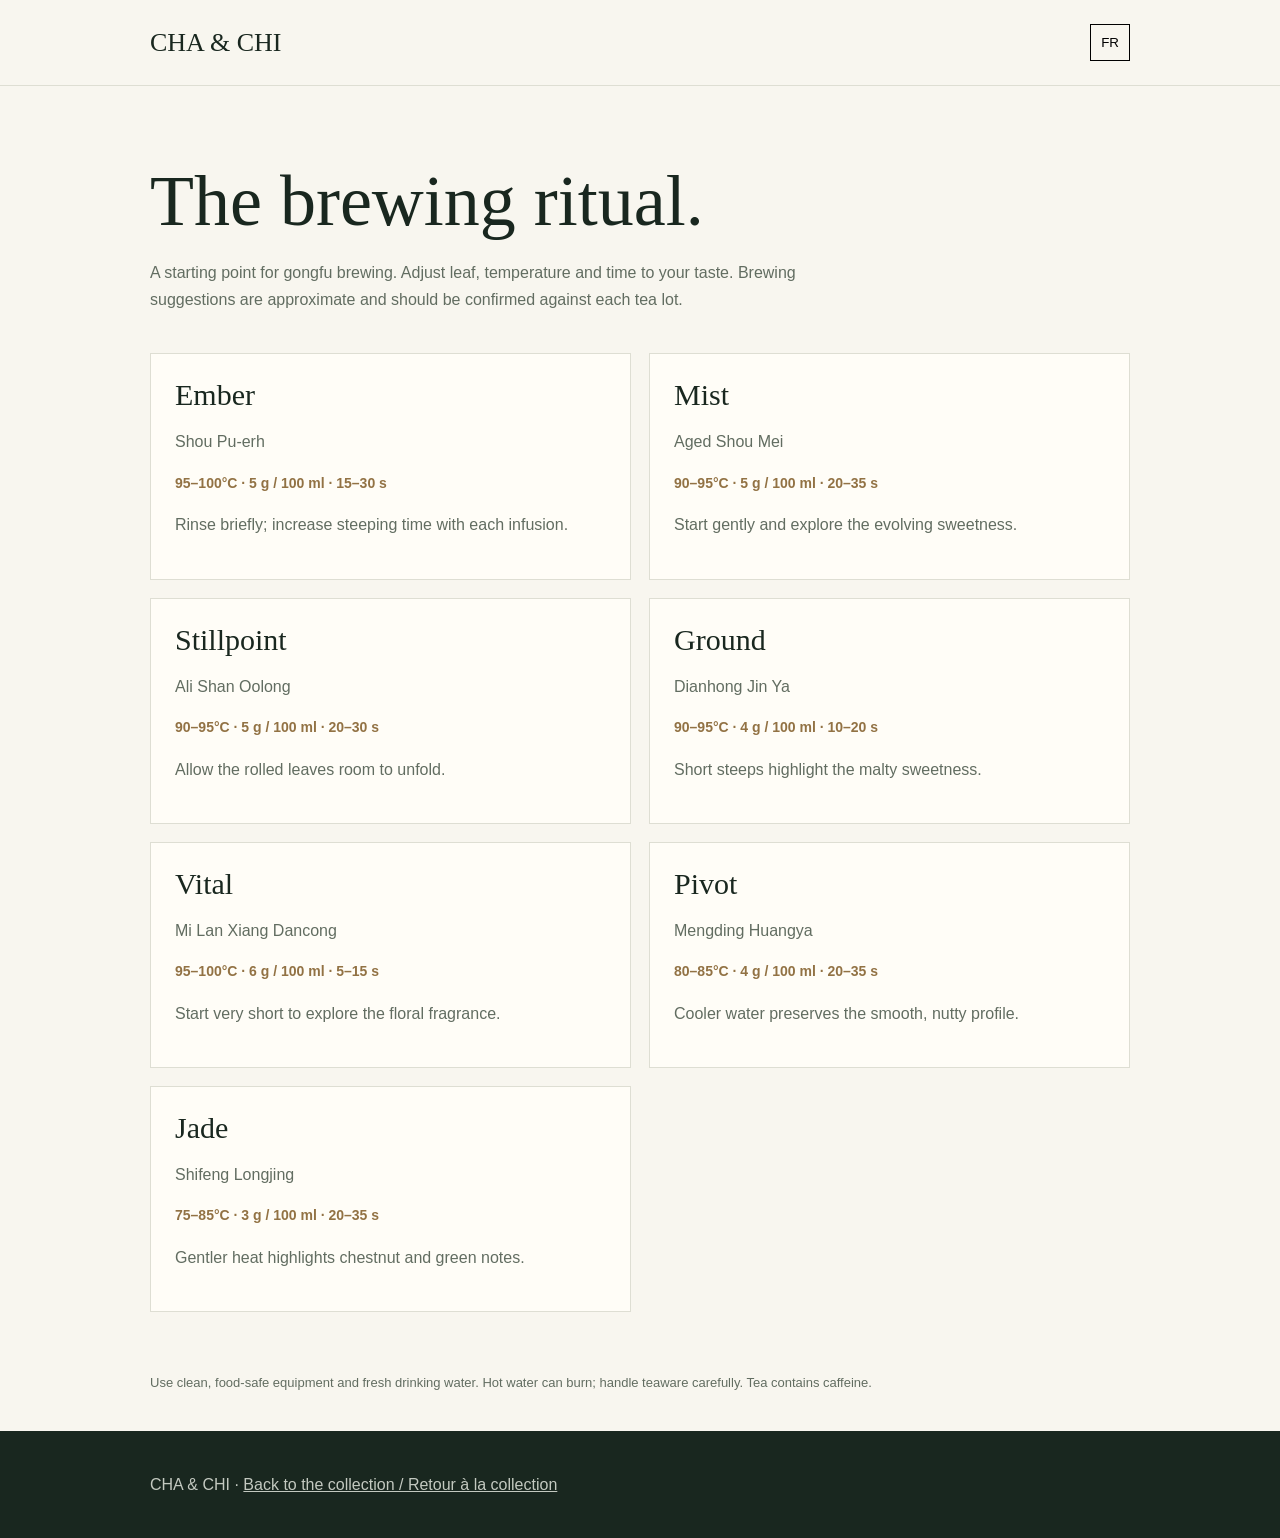
==== brewing.html @ be43823e "Add bilingual gongfu brewing guide for seven teas" ====
<!doctype html><html lang="en"><head><meta charset="utf-8"><meta name="viewport" content="width=device-width,initial-scale=1"><meta name="description" content="Gongfu tea brewing guides for Cha & Chi's seven teas."><title>Brewing Guide · Cha & Chi</title><style>body{margin:0;background:#f8f6ef;color:#19271f;font:16px Arial,sans-serif;line-height:1.7}header,main,footer{padding:24px max(24px,calc((100vw - 980px)/2))}header{border-bottom:1px solid #deded3;display:flex;align-items:center;justify-content:space-between}a{color:inherit}header a{font:26px Georgia,serif;text-decoration:none}h1{font:clamp(42px,6vw,72px) Georgia,serif;margin:50px 0 15px}h2{font:30px Georgia,serif;margin:0}p{color:#626d61}.lead{max-width:650px}.grid{display:grid;grid-template-columns:repeat(2,1fr);gap:18px;margin:40px 0 60px}.card{background:#fffdf7;border:1px solid #deded3;padding:24px}.detail{font-size:14px;font-weight:bold;color:#927244}.note{font-size:13px}footer{background:#19271f;color:#fff}footer p{color:#c3c9c0}@media(max-width:640px){.grid{grid-template-columns:1fr}}</style></head><body><header><a href="/">CHA & CHI</a><button id="lang" style="padding:10px;background:transparent;border:1px solid">FR</button></header><main><h1 id="title">The brewing ritual.</h1><p class="lead" id="intro">A starting point for gongfu brewing. Adjust leaf, temperature and time to your taste. Brewing suggestions are approximate and should be confirmed against each tea lot.</p><div class="grid" id="grid"></div><p class="note" id="note">Use clean, food-safe equipment and fresh drinking water. Hot water can burn; handle teaware carefully. Tea contains caffeine.</p></main><footer><p>CHA & CHI · <a href="/">Back to the collection / Retour à la collection</a></p></footer><script>
const items=[
['Ember','Shou Pu-erh','95–100°C','5 g / 100 ml','15–30 s','Rinse briefly; increase steeping time with each infusion.','Rincez brièvement; allongez le temps à chaque infusion.'],
['Mist','Aged Shou Mei','90–95°C','5 g / 100 ml','20–35 s','Start gently and explore the evolving sweetness.','Commencez doucement et découvrez la douceur qui évolue.'],
['Stillpoint','Ali Shan Oolong','90–95°C','5 g / 100 ml','20–30 s','Allow the rolled leaves room to unfold.','Laissez aux feuilles roulées l’espace pour se déployer.'],
['Ground','Dianhong Jin Ya','90–95°C','4 g / 100 ml','10–20 s','Short steeps highlight the malty sweetness.','Les infusions courtes révèlent la douceur maltée.'],
['Vital','Mi Lan Xiang Dancong','95–100°C','6 g / 100 ml','5–15 s','Start very short to explore the floral fragrance.','Commencez très court pour explorer les arômes floraux.'],
['Pivot','Mengding Huangya','80–85°C','4 g / 100 ml','20–35 s','Cooler water preserves the smooth, nutty profile.','Une eau moins chaude préserve le profil rond et noisetté.'],
['Jade','Shifeng Longjing','75–85°C','3 g / 100 ml','20–35 s','Gentler heat highlights chestnut and green notes.','Une chaleur douce révèle les notes de châtaigne et végétales.']];
let fr=localStorage.getItem('cc-lang')==='fr';function render(){document.documentElement.lang=fr?'fr':'en';document.getElementById('lang').textContent=fr?'EN':'FR';document.getElementById('title').textContent=fr?'Le rituel de l’infusion.':'The brewing ritual.';document.getElementById('intro').textContent=fr?'Un point de départ pour l’infusion gongfu. Ajustez la quantité de feuilles, la température et le temps selon vos goûts. Les conseils sont approximatifs et à confirmer selon chaque lot.':'A starting point for gongfu brewing. Adjust leaf, temperature and time to your taste. Brewing suggestions are approximate and should be confirmed against each tea lot.';document.getElementById('note').textContent=fr?'Utilisez du matériel alimentaire propre et de l’eau potable fraîche. Attention aux brûlures. Le thé contient de la caféine.':'Use clean, food-safe equipment and fresh drinking water. Hot water can burn; handle teaware carefully. Tea contains caffeine.';document.getElementById('grid').innerHTML=items.map(x=>'<article class="card"><h2>'+x[0]+'</h2><p>'+x[1]+'</p><div class="detail">'+x[2]+' · '+x[3]+' · '+x[4]+'</div><p>'+(fr?x[6]:x[5])+'</p></article>').join('')}document.getElementById('lang').onclick=()=>{fr=!fr;localStorage.setItem('cc-lang',fr?'fr':'en');render()};render();
</script></body></html>
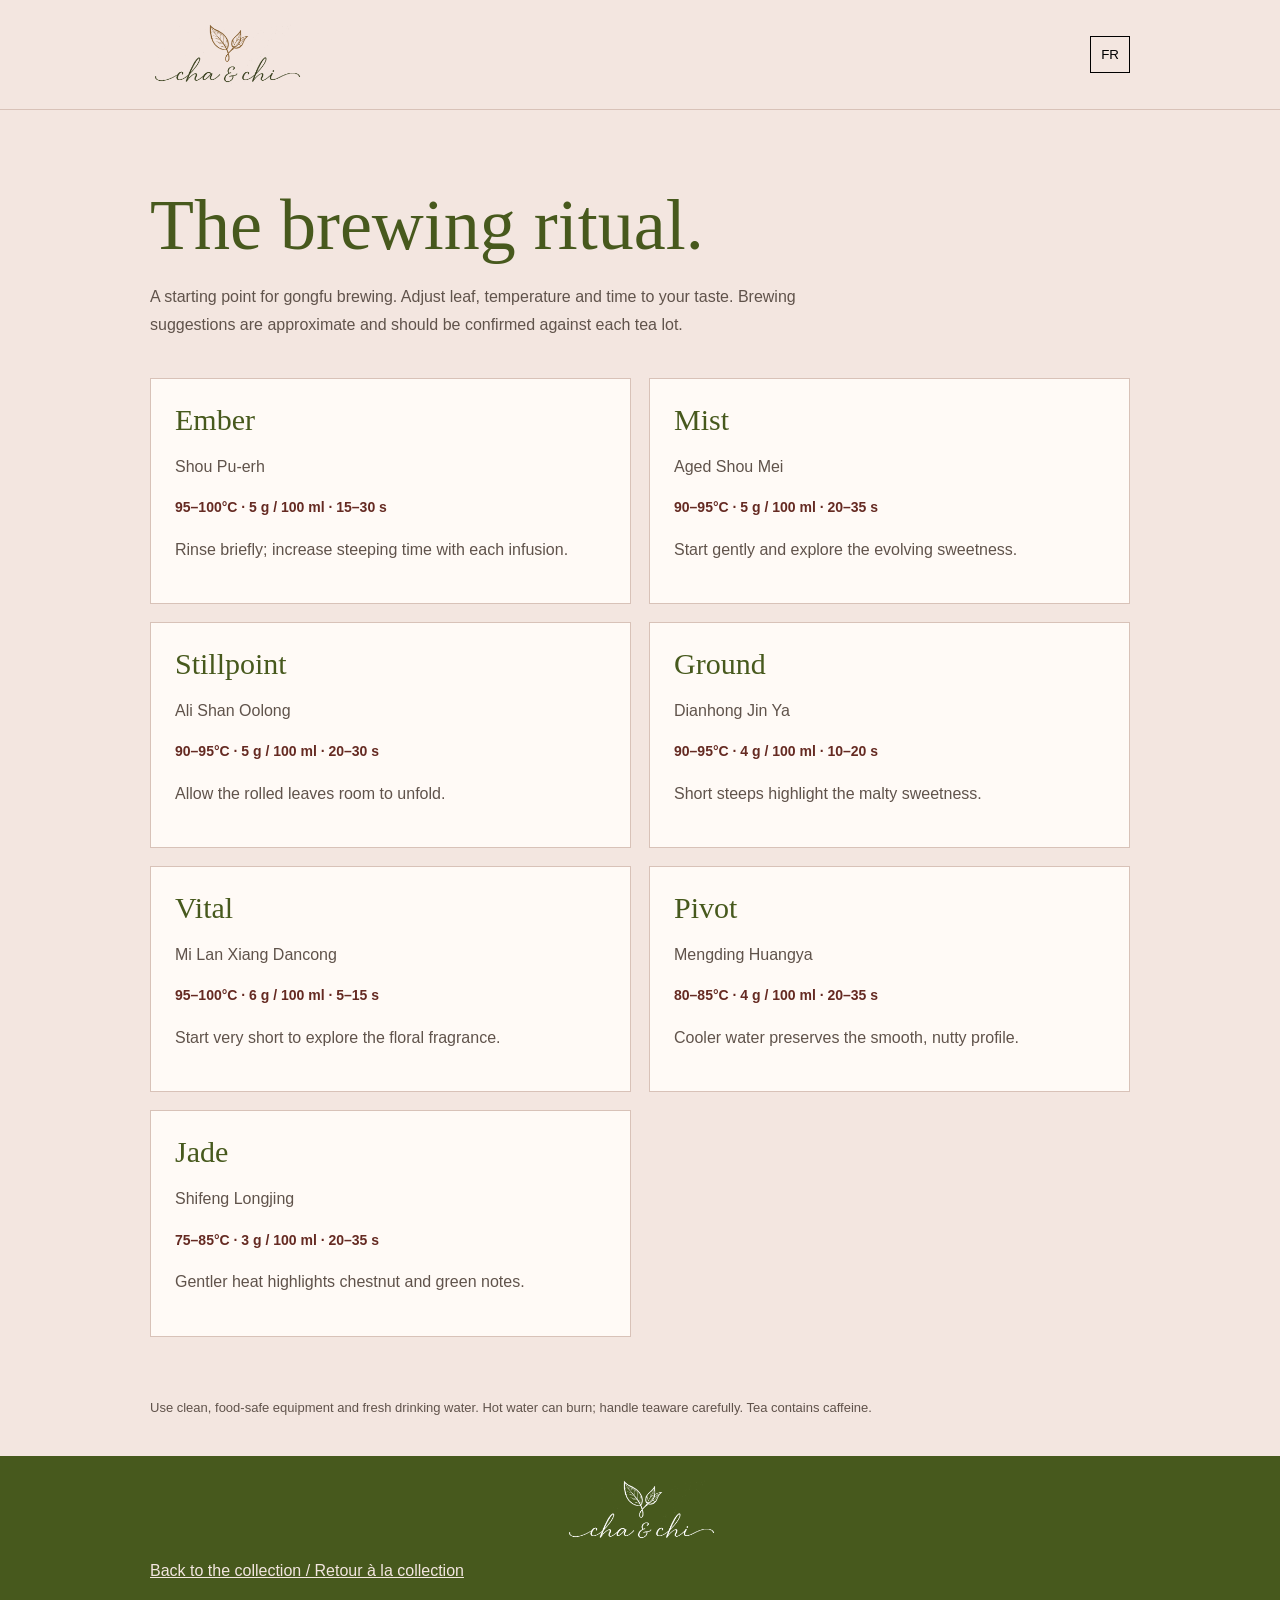
==== commit 99723471: "Apply tea palette and brand mark, and update numbered galleries" ====
--- a/brewing.html
+++ b/brewing.html
@@ -1,4 +1,4 @@
-<!doctype html><html lang="en"><head><meta charset="utf-8"><meta name="viewport" content="width=device-width,initial-scale=1"><meta name="description" content="Gongfu tea brewing guides for Cha & Chi's seven teas."><title>Brewing Guide · Cha & Chi</title><style>body{margin:0;background:#f8f6ef;color:#19271f;font:16px Arial,sans-serif;line-height:1.7}header,main,footer{padding:24px max(24px,calc((100vw - 980px)/2))}header{border-bottom:1px solid #deded3;display:flex;align-items:center;justify-content:space-between}a{color:inherit}header a{font:26px Georgia,serif;text-decoration:none}h1{font:clamp(42px,6vw,72px) Georgia,serif;margin:50px 0 15px}h2{font:30px Georgia,serif;margin:0}p{color:#626d61}.lead{max-width:650px}.grid{display:grid;grid-template-columns:repeat(2,1fr);gap:18px;margin:40px 0 60px}.card{background:#fffdf7;border:1px solid #deded3;padding:24px}.detail{font-size:14px;font-weight:bold;color:#927244}.note{font-size:13px}footer{background:#19271f;color:#fff}footer p{color:#c3c9c0}@media(max-width:640px){.grid{grid-template-columns:1fr}}</style></head><body><header><a href="/">CHA & CHI</a><button id="lang" style="padding:10px;background:transparent;border:1px solid">FR</button></header><main><h1 id="title">The brewing ritual.</h1><p class="lead" id="intro">A starting point for gongfu brewing. Adjust leaf, temperature and time to your taste. Brewing suggestions are approximate and should be confirmed against each tea lot.</p><div class="grid" id="grid"></div><p class="note" id="note">Use clean, food-safe equipment and fresh drinking water. Hot water can burn; handle teaware carefully. Tea contains caffeine.</p></main><footer><p>CHA & CHI · <a href="/">Back to the collection / Retour à la collection</a></p></footer><script>
+<!doctype html><html lang="en"><head><meta charset="utf-8"><meta name="viewport" content="width=device-width,initial-scale=1"><meta name="description" content="Gongfu tea brewing guides for Cha & Chi's seven teas."><title>Brewing Guide · Cha & Chi</title><link rel="stylesheet" href="/theme.css"><style>body{margin:0;background:var(--cream);color:var(--forest);font:16px Arial,sans-serif;line-height:1.7}header,main,footer{padding:24px max(24px,calc((100vw - 980px)/2))}header{border-bottom:1px solid var(--line);display:flex;align-items:center;justify-content:space-between}a{color:inherit}header a{font:26px Georgia,serif;text-decoration:none}h1{font:clamp(42px,6vw,72px) Georgia,serif;margin:50px 0 15px}h2{font:30px Georgia,serif;margin:0}p{color:var(--muted)}.lead{max-width:650px}.grid{display:grid;grid-template-columns:repeat(2,1fr);gap:18px;margin:40px 0 60px}.card{background:var(--paper);border:1px solid var(--line);padding:24px}.detail{font-size:14px;font-weight:bold;color:var(--tea)}.note{font-size:13px}footer{background:var(--forest);color:#fff}footer p{color:var(--cream)}@media(max-width:640px){.grid{grid-template-columns:1fr}}</style></head><body><header><a href="/"><img class="brand-mark" src="/images/cha-chi-logo.png" alt="Cha &amp; Chi" width="570" height="229"></a><button id="lang" style="padding:10px;background:transparent;border:1px solid">FR</button></header><main><h1 id="title">The brewing ritual.</h1><p class="lead" id="intro">A starting point for gongfu brewing. Adjust leaf, temperature and time to your taste. Brewing suggestions are approximate and should be confirmed against each tea lot.</p><div class="grid" id="grid"></div><p class="note" id="note">Use clean, food-safe equipment and fresh drinking water. Hot water can burn; handle teaware carefully. Tea contains caffeine.</p></main><footer><img class="brand-mark" src="/images/cha-chi-logo.png" alt="Cha &amp; Chi" width="570" height="229"><p><a href="/">Back to the collection / Retour à la collection</a></p></footer><script>
 const items=[
 ['Ember','Shou Pu-erh','95–100°C','5 g / 100 ml','15–30 s','Rinse briefly; increase steeping time with each infusion.','Rincez brièvement; allongez le temps à chaque infusion.'],
 ['Mist','Aged Shou Mei','90–95°C','5 g / 100 ml','20–35 s','Start gently and explore the evolving sweetness.','Commencez doucement et découvrez la douceur qui évolue.'],
--- a/theme.css
+++ b/theme.css
@@ -0,0 +1,25 @@
+:root {
+  --tea: #652a22;
+  --forest: #47591d;
+  --forest-dark: #283613;
+  --leaf: #898c31;
+  --sky: #a6cee2;
+  --cream: #f3e6e0;
+  --paper: #fffaf6;
+  --ink: #332820;
+  --muted: #60534b;
+  --gold: var(--tea);
+  --line: #d8c2b8;
+  --sky-tint: #dbeaf1;
+}
+
+.brand-mark {
+  display: block;
+  width: clamp(116px, 18vw, 153px);
+  height: auto;
+}
+
+footer .brand-mark {
+  margin-inline: auto;
+  filter: brightness(0) invert(1);
+}
